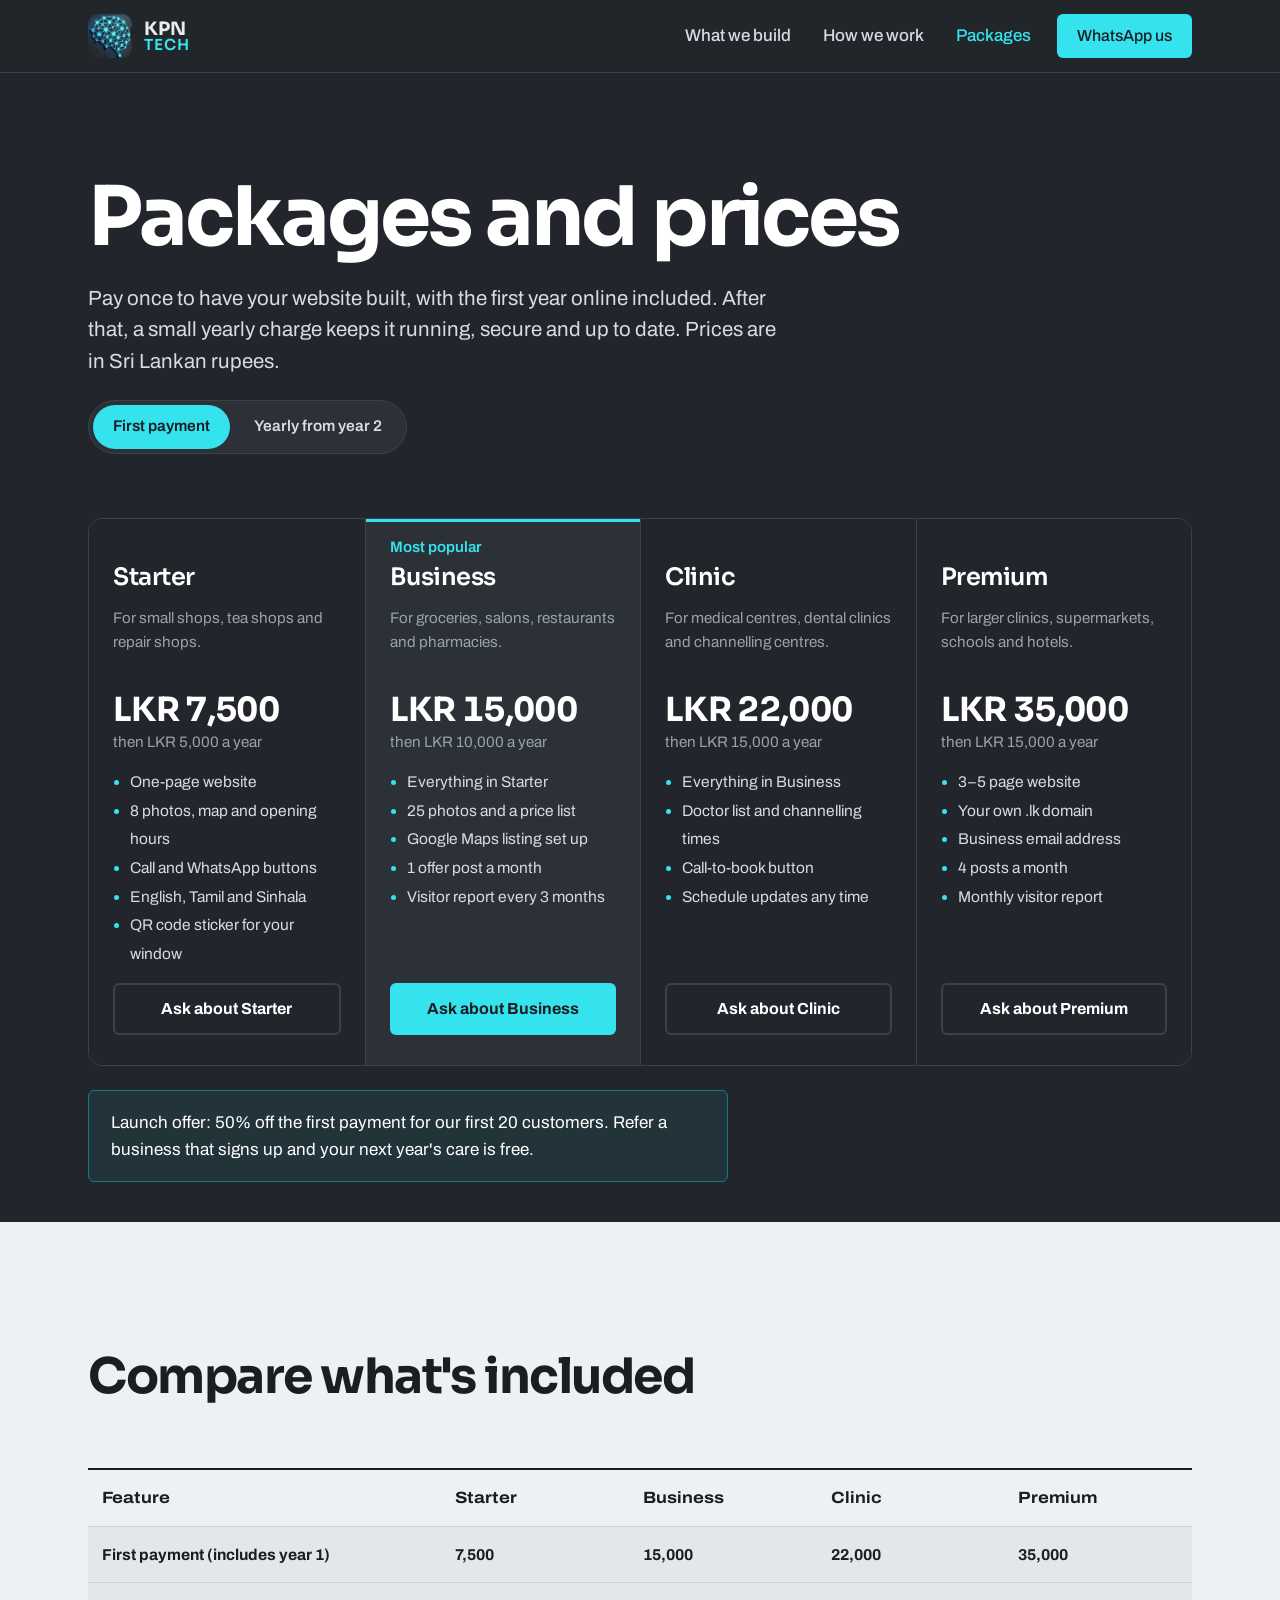
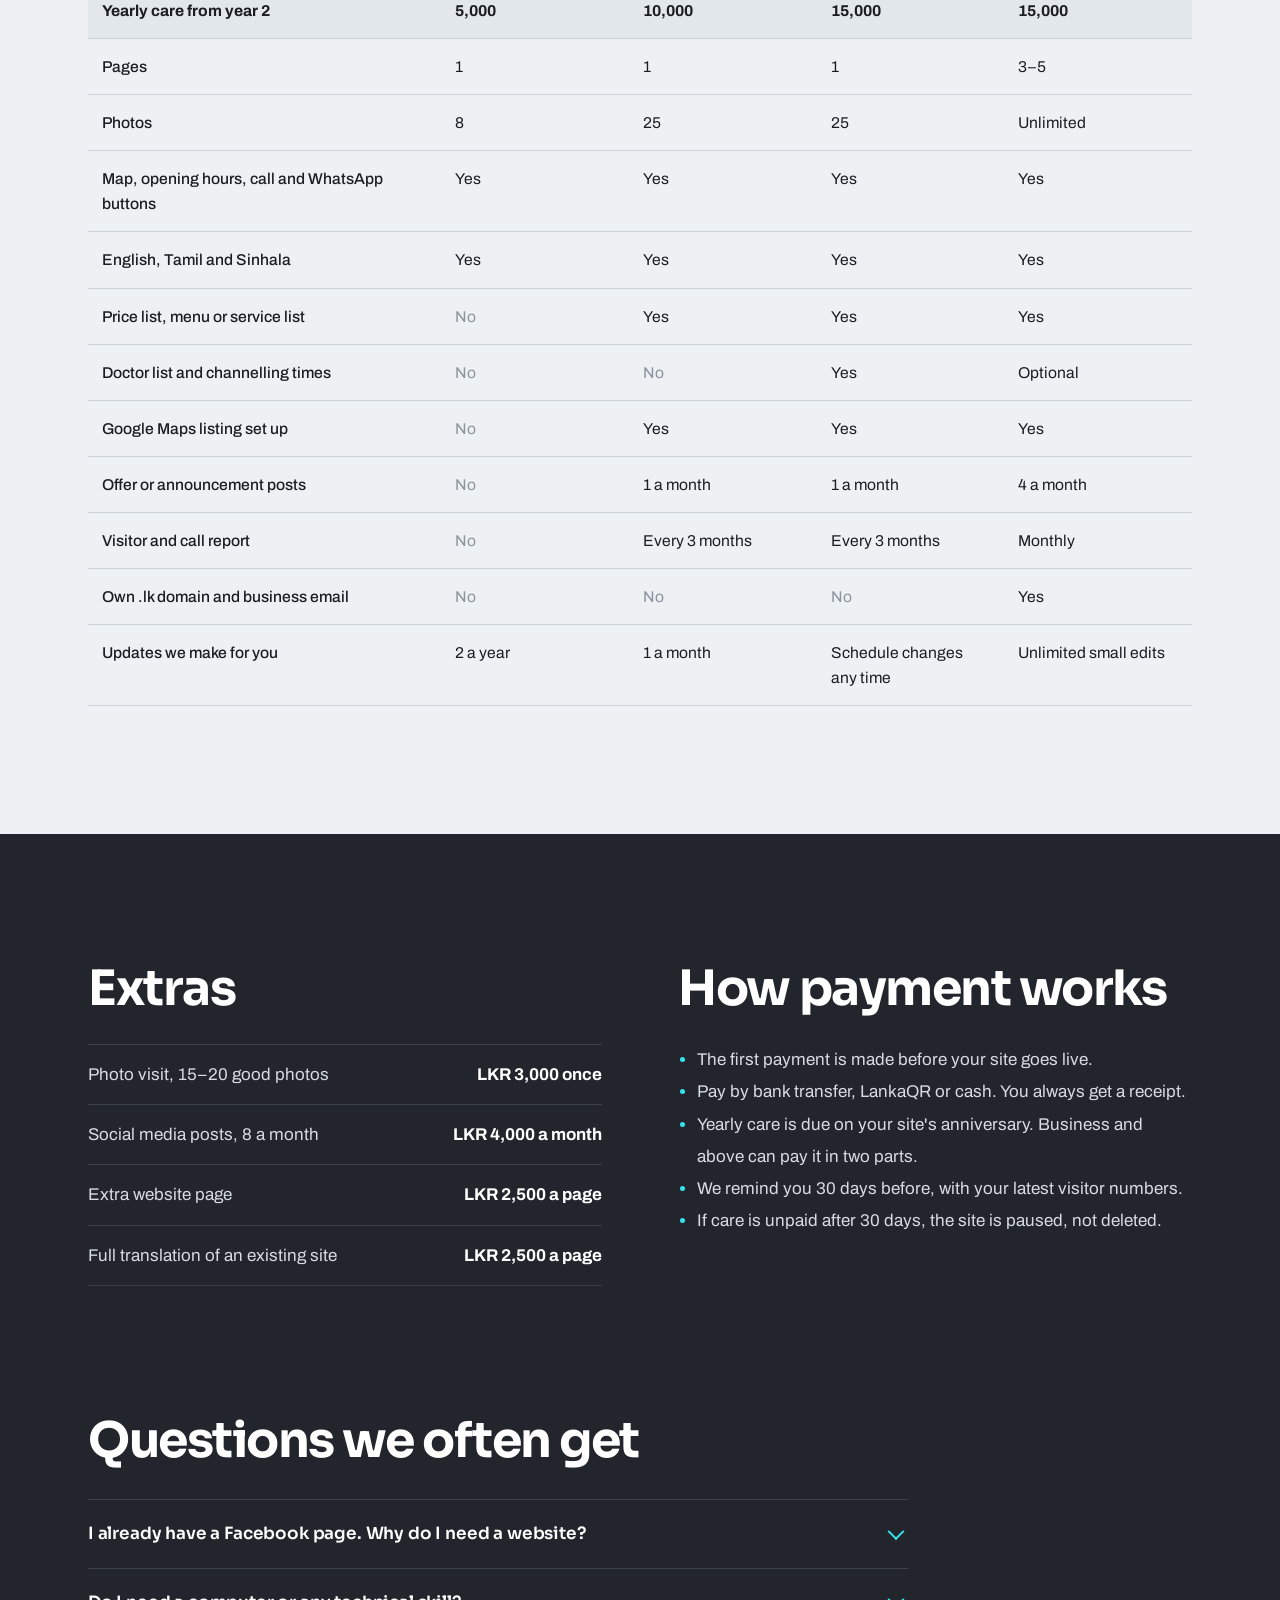
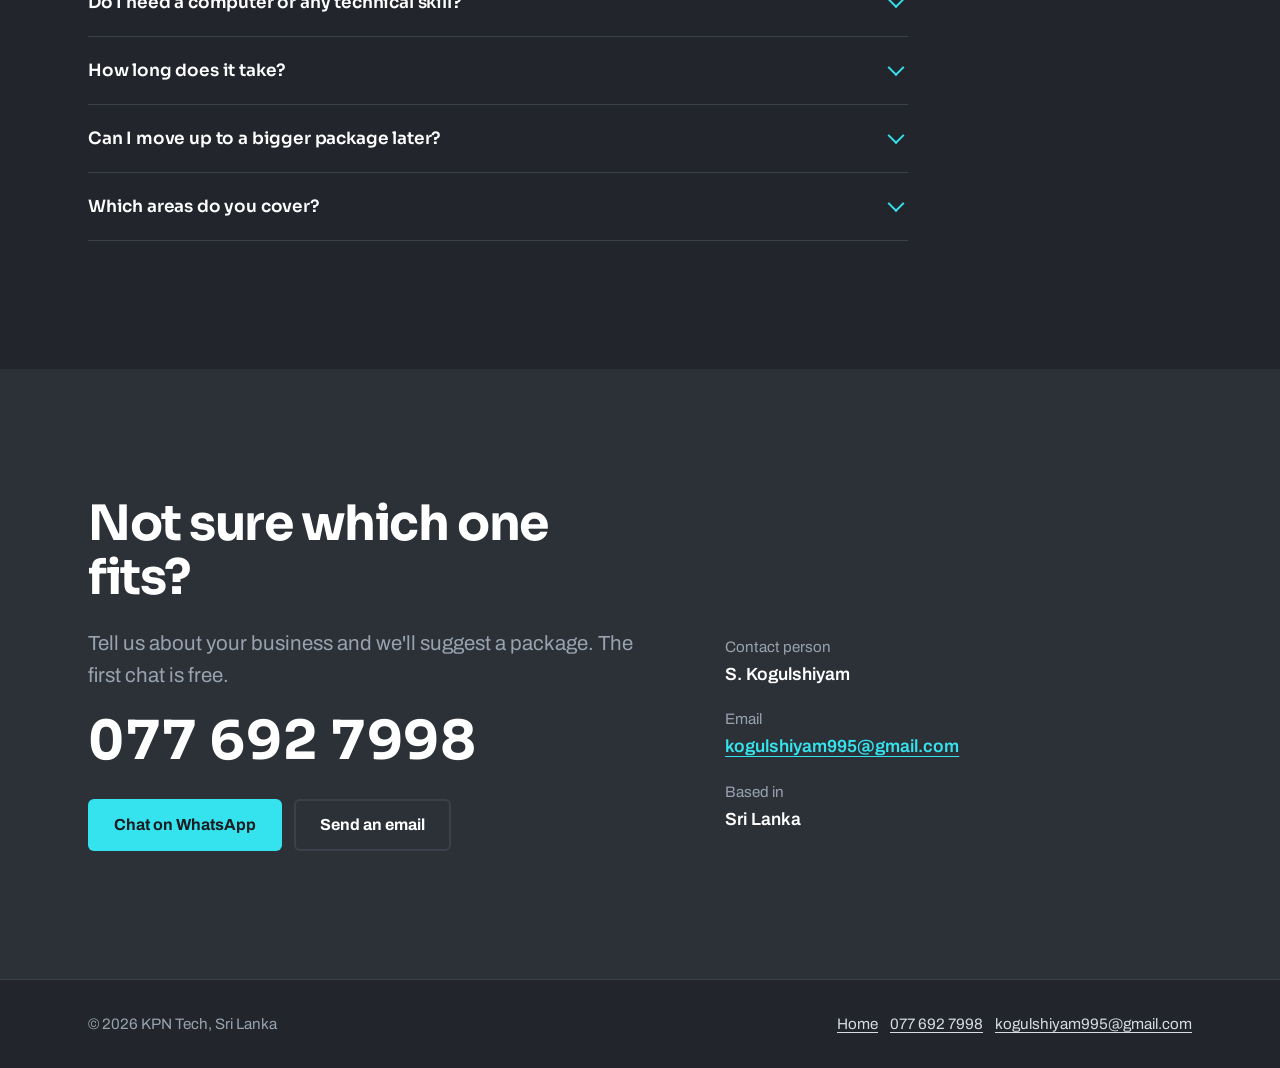
==== packages.html @ fd9ad063 "1st commit" ====
<!doctype html>
<html lang="en">
<head>
<meta charset="utf-8">
<meta name="viewport" content="width=device-width, initial-scale=1">
<title>Packages and prices – KPN Tech</title>
<meta name="description" content="Website packages from KPN Tech: Starter, Business, Clinic and Premium. One first payment, then a small yearly care charge. Prices in LKR.">
<meta name="theme-color" content="#22262C">
<link rel="icon" type="image/png" href="assets/favicon.png">
<link rel="preconnect" href="https://fonts.googleapis.com">
<link rel="preconnect" href="https://fonts.gstatic.com" crossorigin>
<link href="https://fonts.googleapis.com/css2?family=Archivo:wght@400;500;600;700&family=Sora:wght@600;700;800&family=Noto+Sans+Tamil:wght@500;600&family=Noto+Sans+Sinhala:wght@500;600&display=swap" rel="stylesheet">
<link rel="stylesheet" href="css/style.css">
</head>
<body>
<a class="skip" href="#main">Skip to content</a>

<header class="site-header">
  <div class="wrap">
    <a class="brand" href="index.html" aria-label="KPN Tech home">
      <img src="assets/kpn-mark.png" alt="" width="44" height="44">
      <span class="brand-word" aria-hidden="true"><span>KPN</span><span>TECH</span></span>
    </a>
    <nav class="nav" aria-label="Main">
      <a class="nav-hide-xs" href="index.html#build">What we build</a>
      <a class="nav-hide-sm" href="index.html#how">How we work</a>
      <a href="packages.html" aria-current="page">Packages</a>
      <a class="btn btn-signal" href="https://wa.me/94776927998">WhatsApp<span class="hide-xs">&nbsp;us</span></a>
    </nav>
  </div>
</header>

<main id="main">

  <section class="page-head" aria-labelledby="page-title">
    <div class="wrap">
      <h1 id="page-title" class="display">Packages and prices</h1>
      <p class="lead">Pay once to have your website built, with the first year online included. After that, a small yearly charge keeps it running, secure and up to date. Prices are in Sri Lankan rupees.</p>
      <div class="toggle" role="group" aria-label="Show prices for">
        <button type="button" data-view="first" aria-pressed="true">First payment</button>
        <button type="button" data-view="yearly" aria-pressed="false">Yearly from year 2</button>
      </div>
    </div>
  </section>

  <section aria-label="Packages">
    <div class="wrap">
      <div class="plans">
        <article class="plan" data-reveal style="--i: 0">
          <h2 class="h3">Starter</h2>
          <p class="plan-for">For small shops, tea shops and repair shops.</p>
          <div class="plan-price">
            <span class="plan-amt" data-first="LKR 7,500" data-yearly="LKR 5,000">LKR 7,500</span>
            <span class="plan-note" data-first="then LKR 5,000 a year" data-yearly="first payment LKR 7,500">then LKR 5,000 a year</span>
          </div>
          <ul>
            <li>One-page website</li>
            <li>8 photos, map and opening hours</li>
            <li>Call and WhatsApp buttons</li>
            <li>English, Tamil and Sinhala</li>
            <li>QR code sticker for your window</li>
          </ul>
          <a class="btn btn-ghost" href="https://wa.me/94776927998?text=Hi%20KPN%20Tech%2C%20I%27m%20interested%20in%20the%20Starter%20package.">Ask about Starter</a>
        </article>

        <article class="plan is-pick" data-reveal style="--i: 1">
          <p class="pick-tag">Most popular</p>
          <h2 class="h3">Business</h2>
          <p class="plan-for">For groceries, salons, restaurants and pharmacies.</p>
          <div class="plan-price">
            <span class="plan-amt" data-first="LKR 15,000" data-yearly="LKR 10,000">LKR 15,000</span>
            <span class="plan-note" data-first="then LKR 10,000 a year" data-yearly="first payment LKR 15,000">then LKR 10,000 a year</span>
          </div>
          <ul>
            <li>Everything in Starter</li>
            <li>25 photos and a price list</li>
            <li>Google Maps listing set up</li>
            <li>1 offer post a month</li>
            <li>Visitor report every 3 months</li>
          </ul>
          <a class="btn btn-signal" href="https://wa.me/94776927998?text=Hi%20KPN%20Tech%2C%20I%27m%20interested%20in%20the%20Business%20package.">Ask about Business</a>
        </article>

        <article class="plan" data-reveal style="--i: 2">
          <h2 class="h3">Clinic</h2>
          <p class="plan-for">For medical centres, dental clinics and channelling centres.</p>
          <div class="plan-price">
            <span class="plan-amt" data-first="LKR 22,000" data-yearly="LKR 15,000">LKR 22,000</span>
            <span class="plan-note" data-first="then LKR 15,000 a year" data-yearly="first payment LKR 22,000">then LKR 15,000 a year</span>
          </div>
          <ul>
            <li>Everything in Business</li>
            <li>Doctor list and channelling times</li>
            <li>Call-to-book button</li>
            <li>Schedule updates any time</li>
          </ul>
          <a class="btn btn-ghost" href="https://wa.me/94776927998?text=Hi%20KPN%20Tech%2C%20I%27m%20interested%20in%20the%20Clinic%20package.">Ask about Clinic</a>
        </article>

        <article class="plan" data-reveal style="--i: 3">
          <h2 class="h3">Premium</h2>
          <p class="plan-for">For larger clinics, supermarkets, schools and hotels.</p>
          <div class="plan-price">
            <span class="plan-amt" data-first="LKR 35,000" data-yearly="LKR 15,000">LKR 35,000</span>
            <span class="plan-note" data-first="then LKR 15,000 a year" data-yearly="first payment LKR 35,000">then LKR 15,000 a year</span>
          </div>
          <ul>
            <li>3–5 page website</li>
            <li>Your own .lk domain</li>
            <li>Business email address</li>
            <li>4 posts a month</li>
            <li>Monthly visitor report</li>
          </ul>
          <a class="btn btn-ghost" href="https://wa.me/94776927998?text=Hi%20KPN%20Tech%2C%20I%27m%20interested%20in%20the%20Premium%20package.">Ask about Premium</a>
        </article>
      </div>
      <p class="offer" data-reveal>Launch offer: 50% off the first payment for our first 20 customers. Refer a business that signs up and your next year's care is free.</p>
    </div>
  </section>

  <section class="section paper mt-40" aria-labelledby="compare-title">
    <div class="wrap">
      <div class="section-head" data-reveal>
        <h2 id="compare-title" class="h2">Compare what's included</h2>
      </div>
      <p class="compare-hint">Swipe the table sideways to see all packages.</p>
      <div class="compare-wrap">
        <table class="compare">
          <thead>
            <tr><th scope="col">Feature</th><th scope="col">Starter</th><th scope="col">Business</th><th scope="col">Clinic</th><th scope="col">Premium</th></tr>
          </thead>
          <tbody>
            <tr class="money"><th scope="row">First payment (includes year 1)</th><td>7,500</td><td>15,000</td><td>22,000</td><td>35,000</td></tr>
            <tr class="money"><th scope="row">Yearly care from year 2</th><td>5,000</td><td>10,000</td><td>15,000</td><td>15,000</td></tr>
            <tr><th scope="row">Pages</th><td>1</td><td>1</td><td>1</td><td>3–5</td></tr>
            <tr><th scope="row">Photos</th><td>8</td><td>25</td><td>25</td><td>Unlimited</td></tr>
            <tr><th scope="row">Map, opening hours, call and WhatsApp buttons</th><td>Yes</td><td>Yes</td><td>Yes</td><td>Yes</td></tr>
            <tr><th scope="row">English, Tamil and Sinhala</th><td>Yes</td><td>Yes</td><td>Yes</td><td>Yes</td></tr>
            <tr><th scope="row">Price list, menu or service list</th><td class="no">No</td><td>Yes</td><td>Yes</td><td>Yes</td></tr>
            <tr><th scope="row">Doctor list and channelling times</th><td class="no">No</td><td class="no">No</td><td>Yes</td><td>Optional</td></tr>
            <tr><th scope="row">Google Maps listing set up</th><td class="no">No</td><td>Yes</td><td>Yes</td><td>Yes</td></tr>
            <tr><th scope="row">Offer or announcement posts</th><td class="no">No</td><td>1 a month</td><td>1 a month</td><td>4 a month</td></tr>
            <tr><th scope="row">Visitor and call report</th><td class="no">No</td><td>Every 3 months</td><td>Every 3 months</td><td>Monthly</td></tr>
            <tr><th scope="row">Own .lk domain and business email</th><td class="no">No</td><td class="no">No</td><td class="no">No</td><td>Yes</td></tr>
            <tr><th scope="row">Updates we make for you</th><td>2 a year</td><td>1 a month</td><td>Schedule changes any time</td><td>Unlimited small edits</td></tr>
          </tbody>
        </table>
      </div>
    </div>
  </section>

  <section class="section" aria-labelledby="extras-title">
    <div class="wrap two-col" data-reveal>
      <div>
        <h2 id="extras-title" class="h2" style="margin-bottom: 28px">Extras</h2>
        <ul class="addons">
          <li><span>Photo visit, 15–20 good photos</span><span>LKR 3,000 once</span></li>
          <li><span>Social media posts, 8 a month</span><span>LKR 4,000 a month</span></li>
          <li><span>Extra website page</span><span>LKR 2,500 a page</span></li>
          <li><span>Full translation of an existing site</span><span>LKR 2,500 a page</span></li>
        </ul>
      </div>
      <div>
        <h2 class="h2" style="margin-bottom: 28px">How payment works</h2>
        <ul class="terms">
          <li>The first payment is made before your site goes live.</li>
          <li>Pay by bank transfer, LankaQR or cash. You always get a receipt.</li>
          <li>Yearly care is due on your site's anniversary. Business and above can pay it in two parts.</li>
          <li>We remind you 30 days before, with your latest visitor numbers.</li>
          <li>If care is unpaid after 30 days, the site is paused, not deleted.</li>
        </ul>
      </div>
    </div>
  </section>

  <section class="section" aria-labelledby="faq-title" style="padding-top: 0">
    <div class="wrap">
      <h2 id="faq-title" class="h2" style="margin-bottom: 32px">Questions we often get</h2>
      <div class="faq" data-reveal>
        <details>
          <summary>I already have a Facebook page. Why do I need a website?</summary>
          <p>Facebook pages often don't show up when people search on Google. A website does, and it links to your Facebook page too, so you get both.</p>
        </details>
        <details>
          <summary>Do I need a computer or any technical skill?</summary>
          <p>No. We handle everything. When something changes, send us a WhatsApp message and we update the site.</p>
        </details>
        <details>
          <summary>How long does it take?</summary>
          <p>Most one-page sites are ready within a week of our visit. A full Premium website takes about two to three weeks.</p>
        </details>
        <details>
          <summary>Can I move up to a bigger package later?</summary>
          <p>Yes. You pay only the difference in the first payment, and your yearly care changes to the new package from then on.</p>
        </details>
        <details>
          <summary>Which areas do you cover?</summary>
          <p>We work across Sri Lanka. For shops near us we visit in person; for others we work over WhatsApp and phone.</p>
        </details>
      </div>
    </div>
  </section>

  <section class="section" id="contact" aria-labelledby="contact-title" style="background: var(--panel)">
    <div class="wrap contact" data-reveal>
      <div>
        <h2 id="contact-title" class="h2">Not sure which one fits?</h2>
        <p class="lead muted mt-24">Tell us about your business and we'll suggest a package. The first chat is free.</p>
        <a class="contact-phone" href="tel:+94776927998">077 692 7998</a>
        <div class="contact-actions">
          <a class="btn btn-signal" href="https://wa.me/94776927998">Chat on WhatsApp</a>
          <a class="btn btn-ghost" href="mailto:kogulshiyam995@gmail.com">Send an email</a>
        </div>
      </div>
      <dl class="contact-lines">
        <div><dt>Contact person</dt><dd>S. Kogulshiyam</dd></div>
        <div><dt>Email</dt><dd><a href="mailto:kogulshiyam995@gmail.com">kogulshiyam995@gmail.com</a></dd></div>
        <div><dt>Based in</dt><dd>Sri Lanka</dd></div>
      </dl>
    </div>
  </section>

</main>

<footer class="site-footer">
  <div class="wrap">
    <span>© 2026 KPN Tech, Sri Lanka</span>
    <span><a href="index.html">Home</a> &nbsp;&nbsp; <a href="tel:+94776927998">077 692 7998</a> &nbsp;&nbsp; <a href="mailto:kogulshiyam995@gmail.com">kogulshiyam995@gmail.com</a></span>
  </div>
</footer>

<nav class="callbar" aria-label="Quick contact">
  <a class="btn btn-ghost" href="tel:+94776927998">
    <svg aria-hidden="true" width="18" height="18" viewBox="0 0 24 24" fill="none" stroke="currentColor" stroke-width="2" stroke-linecap="round" stroke-linejoin="round"><path d="M22 16.9v3a2 2 0 0 1-2.2 2 19.8 19.8 0 0 1-8.6-3.1 19.5 19.5 0 0 1-6-6A19.8 19.8 0 0 1 2.1 4.2 2 2 0 0 1 4.1 2h3a2 2 0 0 1 2 1.7c.1.9.4 1.8.7 2.7a2 2 0 0 1-.5 2.1L8 9.8a16 16 0 0 0 6 6l1.3-1.3a2 2 0 0 1 2.1-.4c.9.3 1.8.6 2.7.7a2 2 0 0 1 1.7 2z"/></svg>
    Call</a>
  <a class="btn btn-signal" href="https://wa.me/94776927998">
    <svg aria-hidden="true" width="18" height="18" viewBox="0 0 24 24" fill="none" stroke="currentColor" stroke-width="2" stroke-linecap="round" stroke-linejoin="round"><path d="M21 11.5a8.4 8.4 0 0 1-12.6 7.3L3 21l2.2-5.3A8.5 8.5 0 1 1 21 11.5z"/></svg>
    WhatsApp</a>
</nav>

<script src="js/motion.js"></script>
<script>
(function () {
  var buttons = document.querySelectorAll('.toggle button');
  var reduce = window.matchMedia('(prefers-reduced-motion: reduce)').matches;
  function show(view) {
    buttons.forEach(function (b) { b.setAttribute('aria-pressed', String(b.dataset.view === view)); });
    document.querySelectorAll('.plan-amt').forEach(function (el) {
      if (reduce) { el.textContent = el.dataset[view]; return; }
      el.classList.add('is-swapping');
      setTimeout(function () { el.textContent = el.dataset[view]; el.classList.remove('is-swapping'); }, 180);
    });
    document.querySelectorAll('.plan-note').forEach(function (el) { el.textContent = el.dataset[view]; });
  }
  buttons.forEach(function (b) { b.addEventListener('click', function () { show(b.dataset.view); }); });
})();
</script>
</body>
</html>
---- css/style.css ----
/* KPN Tech — site styles */
:root {
  --wall: #22262C;
  --panel: #2C3138;
  --line: #3A414A;
  --signal: #35E3EE;
  --signal-deep: #0E7C85;
  --steel: #D6DCE2;
  --mist: #98A2AF;
  --paper: #EEF1F4;
  --ink: #1A1E23;
  --ink-soft: #4A535E;

  --font: "Archivo", "Noto Sans Tamil", "Noto Sans Sinhala", system-ui, sans-serif;
  --wide: 125;
  --measure: 64ch;
  --radius-s: 6px;
  --radius-m: 14px;
  --gutter: clamp(20px, 4vw, 48px);
  --max: 1200px;
}

*,
*::before,
*::after { box-sizing: border-box; }

html { -webkit-text-size-adjust: 100%; scroll-behavior: smooth; }
@media (prefers-reduced-motion: reduce) { html { scroll-behavior: auto; } }

body {
  margin: 0;
  background: var(--wall);
  color: var(--steel);
  font-family: var(--font);
  font-size: 1.0625rem;
  line-height: 1.6;
  font-variation-settings: "wdth" 100;
}

img { max-width: 100%; display: block; }

a { color: var(--signal); text-underline-offset: 0.2em; }
a:hover { color: #8FF2F8; }

:focus-visible {
  outline: 3px solid var(--signal);
  outline-offset: 3px;
  border-radius: 4px;
}

.skip {
  position: absolute; left: -999px; top: 8px;
  background: var(--signal); color: var(--ink);
  padding: 10px 16px; border-radius: var(--radius-s); z-index: 10;
}
.skip:focus { left: 8px; }

.wrap {
  width: 100%;
  max-width: var(--max);
  margin-inline: auto;
  padding-inline: var(--gutter);
}

/* ---------- Type scale (1.25 ratio) ---------- */
h1, h2, h3 { margin: 0; color: #FFFFFF; font-weight: 800; line-height: 1.05; }

.display {
  font-size: clamp(2.6rem, 6.4vw, 5.2rem);
  font-variation-settings: "wdth" var(--wide);
  letter-spacing: -0.015em;
  line-height: 0.98;
}
.h2 {
  font-size: clamp(2rem, 4vw, 3.05rem);
  font-variation-settings: "wdth" var(--wide);
  letter-spacing: -0.01em;
}
.h3 {
  font-size: 1.5rem;
  font-variation-settings: "wdth" 112;
  line-height: 1.15;
}
.lead {
  font-size: clamp(1.15rem, 1.6vw, 1.3rem);
  line-height: 1.55;
  color: var(--steel);
  max-width: 34em;
}
.muted { color: var(--mist); }
p { margin: 0; max-width: var(--measure); }

.ta { font-family: "Noto Sans Tamil", var(--font); }
.si { font-family: "Noto Sans Sinhala", var(--font); }

/* ---------- Buttons ---------- */
.btn {
  display: inline-flex; align-items: center; justify-content: center; gap: 10px;
  min-height: 52px; padding: 0 24px;
  font: inherit; font-weight: 700; font-size: 1rem;
  font-variation-settings: "wdth" 110;
  border-radius: var(--radius-s);
  text-decoration: none; cursor: pointer; border: 2px solid transparent; white-space: nowrap;
  transition: background-color .15s ease, color .15s ease, border-color .15s ease, transform .12s ease;
}
.btn-signal { background: var(--signal); color: var(--ink); }
.btn-signal:hover { background: #7DEFF6; color: var(--ink); }
.btn-ghost { border-color: var(--line); color: #FFFFFF; }
.btn-ghost:hover { border-color: var(--steel); color: #FFFFFF; }
.btn svg { flex: none; }

/* ---------- Header ---------- */
.site-header {
  position: sticky; top: 0; z-index: 5;
  background: rgba(34, 38, 44, 0.92);
  backdrop-filter: blur(10px);
  border-bottom: 1px solid var(--line);
}
.site-header .wrap {
  display: flex; align-items: center; justify-content: space-between;
  gap: 16px; min-height: 72px; flex-wrap: wrap;
}
.brand { display: flex; align-items: center; gap: 12px; text-decoration: none; }
.brand img { width: 44px; height: 44px; border-radius: 10px; object-fit: cover; }
.brand-word {
  display: flex; flex-direction: column; line-height: 0.95;
  font-weight: 800; font-variation-settings: "wdth" 125; font-size: 1.15rem;
}
.brand-word span:first-child { color: #E8ECF0; }
.brand-word span:last-child { color: var(--signal); font-weight: 600; font-size: 0.95rem; letter-spacing: 0.06em; }

.nav { display: flex; align-items: center; gap: 4px; flex-wrap: wrap; }
.nav a {
  color: var(--steel); text-decoration: none; font-weight: 500;
  padding: 10px 14px; border-radius: var(--radius-s);
}
.nav a:hover { color: #FFFFFF; background: var(--panel); }
.nav a[aria-current="page"] { color: var(--signal); }
.nav .btn { margin-left: 8px; min-height: 44px; padding: 0 18px; color: var(--ink); }
.nav .btn:hover { background: #7DEFF6; color: var(--ink); }

@media (max-width: 720px) {
  .site-header .wrap { flex-wrap: nowrap; min-height: 64px; }
  .nav { flex-wrap: nowrap; gap: 0; }
  .nav a { padding: 10px 8px; font-size: 0.95rem; }
  .nav .nav-hide-sm { display: none; }
  .nav .btn { margin-left: 4px; padding: 0 14px; }
}
@media (max-width: 420px) {
  .nav .nav-hide-xs { display: none; }
}

/* ---------- Hero ---------- */
.hero {
  position: relative;
  padding-block: clamp(56px, 9vw, 120px) clamp(48px, 7vw, 96px);
  overflow: hidden;
}
.hero-grid {
  display: grid;
  grid-template-columns: minmax(0, 1.05fr) minmax(0, 1fr);
  gap: clamp(24px, 4vw, 56px);
  align-items: center;
}
.hero-copy { display: flex; flex-direction: column; gap: 28px; position: relative; z-index: 1; }
.hero-actions { display: flex; flex-wrap: wrap; gap: 12px; }
.hero-langs { color: var(--mist); font-size: 0.95rem; }

.network {
  position: relative;
  aspect-ratio: 1 / 0.92;
  width: 100%;
}
.network canvas { position: absolute; inset: 0; width: 100%; height: 100%; touch-action: pan-y; }

@media (max-width: 880px) {
  .hero-grid { grid-template-columns: 1fr; }
  .network { aspect-ratio: 1 / 0.8; order: -1; margin-bottom: -8px; }
}

/* ---------- Sections ---------- */
.section { padding-block: clamp(72px, 10vw, 128px); }
.section-head { display: flex; flex-direction: column; gap: 18px; margin-bottom: clamp(40px, 6vw, 64px); }

/* What we build: a spec list, not cards */
.build-list { list-style: none; margin: 0; padding: 0; border-top: 1px solid var(--line); }
.build-item {
  display: grid;
  grid-template-columns: minmax(0, 5fr) minmax(0, 6fr) minmax(0, 4fr);
  gap: 24px 40px;
  padding-block: 32px;
  border-bottom: 1px solid var(--line);
  align-items: start;
}
.build-item h3 { font-size: clamp(1.4rem, 2.4vw, 1.9rem); font-variation-settings: "wdth" 120; }
.build-item .who { color: var(--mist); font-size: 0.95rem; }
.build-item ul { margin: 0; padding-left: 1.1em; color: var(--mist); font-size: 0.97rem; line-height: 1.8; }
.build-item ul li::marker { color: var(--signal); }
@media (max-width: 880px) {
  .build-item { grid-template-columns: 1fr; gap: 12px; }
}

/* How we work: a connected line of steps */
.steps {
  list-style: none; margin: 0; padding: 0;
  display: grid; grid-template-columns: repeat(4, minmax(0, 1fr));
  gap: 32px; position: relative;
}
.steps::before {
  content: ""; position: absolute; left: 22px; right: 22px; top: 22px;
  height: 2px; background: var(--line);
}
.step { position: relative; display: flex; flex-direction: column; gap: 12px; }
.step-node {
  width: 46px; height: 46px; border-radius: 50%;
  display: grid; place-items: center;
  background: var(--wall); border: 2px solid var(--signal); color: var(--signal);
  font-weight: 800; font-variation-settings: "wdth" 125; font-size: 1.05rem;
  box-shadow: 0 0 0 6px var(--wall), 0 0 22px rgba(53, 227, 238, 0.35);
  position: relative; z-index: 1;
}
.step h3 { font-size: 1.3rem; font-variation-settings: "wdth" 112; margin-top: 8px; }
.step p { color: var(--mist); }
@media (max-width: 880px) {
  .steps { grid-template-columns: 1fr; gap: 28px; padding-left: 0; }
  .steps::before { left: 22px; right: auto; top: 22px; bottom: 22px; width: 2px; height: auto; }
  .step { display: grid; grid-template-columns: 46px 1fr; column-gap: 20px; }
  .step-node { grid-row: span 2; }
  .step h3 { margin-top: 10px; }
}

/* Team */
.team {
  display: grid; grid-template-columns: minmax(0, 1fr) minmax(0, 1.15fr);
  gap: clamp(32px, 6vw, 80px); align-items: center;
}
.team-sign { border-radius: var(--radius-m); overflow: hidden; border: 1px solid var(--line); }
.team-sign img { width: 100%; height: auto; }
.team-copy { display: flex; flex-direction: column; gap: 22px; }
.person {
  display: flex; gap: 18px; align-items: center;
  padding-top: 22px; border-top: 1px solid var(--line);
}
.person-mark {
  width: 64px; height: 64px; border-radius: 50%; flex: none;
  display: grid; place-items: center;
  background: var(--panel); border: 2px solid var(--signal); color: #FFFFFF;
  font-weight: 800; font-variation-settings: "wdth" 125; font-size: 1.15rem;
}
.person-name { color: #FFFFFF; font-weight: 700; font-size: 1.15rem; font-variation-settings: "wdth" 110; }
.person-role { color: var(--mist); font-size: 0.97rem; }
.promises { list-style: none; margin: 0; padding: 0; display: grid; gap: 14px; }
.promises li { display: grid; grid-template-columns: 26px 1fr; gap: 12px; }
.promises svg { margin-top: 3px; }
.promises strong { color: #FFFFFF; font-weight: 700; }
@media (max-width: 880px) { .team { grid-template-columns: 1fr; } }

/* Price strip (on paper) */
.paper { background: var(--paper); color: var(--ink); }
.paper h2, .paper h3 { color: var(--ink); }
.paper .muted { color: var(--ink-soft); }
.paper a:not(.btn) { color: var(--signal-deep); }
.paper .btn-ghost { border-color: #B9C1CB; color: var(--ink); }
.paper .btn-ghost:hover { border-color: var(--ink); color: var(--ink); }

.price-strip {
  display: grid; grid-template-columns: repeat(4, minmax(0, 1fr));
  border-top: 2px solid var(--ink);
}
.price-strip > div { padding: 24px 24px 28px 0; display: flex; flex-direction: column; gap: 6px; }
.price-strip > div + div { padding-left: 24px; border-left: 1px solid #CBD2DA; }
.price-name { font-weight: 700; font-variation-settings: "wdth" 112; font-size: 1.15rem; }
.price-amt { font-weight: 800; font-variation-settings: "wdth" 125; font-size: clamp(1.6rem, 2.6vw, 2.1rem); line-height: 1.1; }
.price-then { color: var(--ink-soft); font-size: 0.95rem; }
@media (max-width: 880px) {
  .price-strip { grid-template-columns: repeat(2, minmax(0, 1fr)); }
  .price-strip > div:nth-child(3) { padding-left: 0; border-left: 0; }
  .price-strip > div:nth-child(n+3) { border-top: 1px solid #CBD2DA; }
}
@media (max-width: 480px) {
  .price-strip { grid-template-columns: 1fr; }
  .price-strip > div, .price-strip > div + div { padding-left: 0; border-left: 0; }
  .price-strip > div + div { border-top: 1px solid #CBD2DA; }
}

/* Contact block */
.contact {
  display: grid; grid-template-columns: minmax(0, 1.2fr) minmax(0, 1fr);
  gap: clamp(32px, 6vw, 80px); align-items: end;
}
.contact-phone {
  display: block; text-decoration: none; color: #FFFFFF;
  font-weight: 800; font-variation-settings: "wdth" 125;
  font-size: clamp(2.4rem, 6vw, 4.6rem); line-height: 1; letter-spacing: -0.01em;
  margin-top: 20px;
}
.contact-phone:hover { color: var(--signal); }
.contact-lines { display: grid; gap: 18px; }
.contact-lines dt { color: var(--mist); font-size: 0.95rem; }
.contact-lines dd { margin: 2px 0 0; color: #FFFFFF; font-weight: 600; font-size: 1.1rem; word-break: break-word; }
.contact-actions { display: flex; flex-wrap: wrap; gap: 12px; margin-top: 28px; }
@media (max-width: 880px) { .contact { grid-template-columns: 1fr; align-items: start; } }

/* ---------- Footer ---------- */
.site-footer { border-top: 1px solid var(--line); padding-block: 32px; color: var(--mist); font-size: 0.95rem; }
.site-footer .wrap { display: flex; flex-wrap: wrap; justify-content: space-between; gap: 12px 24px; }
.site-footer a { color: var(--steel); }

/* ---------- Packages page ---------- */
.page-head { padding-block: clamp(56px, 8vw, 104px) clamp(40px, 6vw, 64px); }
.page-head .wrap { display: flex; flex-direction: column; gap: 22px; }

.toggle {
  display: inline-flex; padding: 4px; gap: 4px;
  background: var(--panel); border: 1px solid var(--line); border-radius: 999px;
  align-self: flex-start;
}
.toggle button {
  font: inherit; font-weight: 600; font-size: 0.97rem;
  min-height: 44px; padding: 0 20px; border-radius: 999px;
  border: 0; background: transparent; color: var(--steel); cursor: pointer;
}
.toggle button[aria-pressed="true"] { background: var(--signal); color: var(--ink); }

.plans {
  display: grid; grid-template-columns: repeat(4, minmax(0, 1fr));
  border: 1px solid var(--line); border-radius: var(--radius-m); overflow: hidden;
}
.plan { position: relative; padding: 44px 24px 30px; display: flex; flex-direction: column; gap: 14px; background: var(--wall); }
.plan + .plan { border-left: 1px solid var(--line); }
.plan.is-pick { background: var(--panel); box-shadow: inset 0 3px 0 var(--signal); }
.plan-for { color: var(--mist); font-size: 0.95rem; min-height: 4.8em; }
.plan-price { display: flex; flex-direction: column; gap: 2px; }
.plan-amt {
  color: #FFFFFF; font-weight: 800; font-variation-settings: "wdth" 125;
  font-size: clamp(1.8rem, 2.6vw, 2.3rem); line-height: 1.05;
  transition: opacity .2s ease;
}
.plan-amt.is-swapping { opacity: 0; }
.plan-note { color: var(--mist); font-size: 0.95rem; }
.plan ul { margin: 0; padding-left: 1.1em; color: var(--steel); font-size: 0.97rem; line-height: 1.85; }
.plan ul li::marker { color: var(--signal); }
.plan .btn { margin-top: auto; width: 100%; }
.pick-tag { position: absolute; top: 16px; left: 24px; margin: 0; color: var(--signal); font-weight: 600; font-size: 0.95rem; }
@media (max-width: 560px) { .plan-for { min-height: 0; } }
@media (max-width: 1000px) {
  .plans { grid-template-columns: repeat(2, minmax(0, 1fr)); }
  .plan:nth-child(3) { border-left: 0; }
  .plan:nth-child(n+3) { border-top: 1px solid var(--line); }
}
@media (max-width: 560px) {
  .plans { grid-template-columns: 1fr; }
  .plan + .plan { border-left: 0; border-top: 1px solid var(--line); }
}
@media (prefers-reduced-motion: reduce) { .plan-amt { transition: none; } }

.offer {
  margin-top: 24px; padding: 18px 22px; border-radius: var(--radius-s);
  border: 1px solid var(--signal-deep); background: rgba(53, 227, 238, 0.07);
  color: #FFFFFF;
}

.compare-wrap { overflow-x: auto; border-top: 2px solid var(--ink); }
.compare { width: 100%; min-width: 760px; border-collapse: collapse; font-size: 0.98rem; table-layout: fixed; }
.compare th, .compare td { padding: 15px 14px; text-align: left; border-bottom: 1px solid #CBD2DA; vertical-align: top; }
.compare thead th { font-weight: 700; font-variation-settings: "wdth" 112; font-size: 1.02rem; }
.compare tbody th { font-weight: 500; }
.compare thead th:first-child { width: 32%; }
.compare .no { color: #8A939E; }
.compare tr.money th, .compare tr.money td { font-weight: 700; background: #E2E7EC; }

.two-col { display: grid; grid-template-columns: repeat(2, minmax(0, 1fr)); gap: clamp(32px, 6vw, 80px); }
@media (max-width: 880px) { .two-col { grid-template-columns: 1fr; } }

.addons { list-style: none; margin: 0; padding: 0; border-top: 1px solid var(--line); }
.addons li { display: flex; justify-content: space-between; gap: 16px; padding: 16px 0; border-bottom: 1px solid var(--line); }
.addons li span:last-child { color: #FFFFFF; font-weight: 700; white-space: nowrap; }
.terms { margin: 0; padding-left: 1.1em; color: var(--steel); line-height: 1.9; }
.terms li::marker { color: var(--signal); }

.faq { border-top: 1px solid var(--line); max-width: 820px; }
.faq details { border-bottom: 1px solid var(--line); }
.faq summary {
  list-style: none; cursor: pointer; padding: 20px 40px 20px 0; position: relative;
  color: #FFFFFF; font-weight: 700; font-size: 1.12rem; font-variation-settings: "wdth" 108;
}
.faq summary::-webkit-details-marker { display: none; }
.faq summary::after {
  content: ""; position: absolute; right: 6px; top: 50%; width: 12px; height: 12px;
  border-right: 2px solid var(--signal); border-bottom: 2px solid var(--signal);
  transform: translateY(-70%) rotate(45deg); transition: transform .2s ease;
}
.faq details[open] summary::after { transform: translateY(-30%) rotate(-135deg); }
.faq details p { padding: 0 0 22px; color: var(--mist); }
@media (prefers-reduced-motion: reduce) { .faq summary::after { transition: none; } }

.mt-24 { margin-top: 24px; }
.mt-40 { margin-top: 40px; }


/* ================= Motion ================= */
.btn:active { transform: scale(0.97); }

/* Headline words rise into place */
.js [data-split] .word { display: inline-block; overflow: hidden; vertical-align: bottom; padding-bottom: 0.08em; margin-bottom: -0.08em; }
.js [data-split] .word > span { display: inline-block; transform: translateY(105%); animation: kpn-rise .75s cubic-bezier(.2,.7,.2,1) forwards; }
@keyframes kpn-rise { to { transform: none; } }

/* The rest of the hero follows the headline */
.js .hero-copy > :not(h1),
.js .page-head .wrap > :not(h1) { opacity: 0; transform: translateY(12px); transition: opacity .6s ease, transform .6s cubic-bezier(.2,.7,.2,1); }
.js.is-loaded .hero-copy > :not(h1),
.js.is-loaded .page-head .wrap > :not(h1) { opacity: 1; transform: none; }
.js.is-loaded .hero-copy > :nth-child(2), .js.is-loaded .page-head .wrap > :nth-child(2) { transition-delay: .65s; }
.js.is-loaded .hero-copy > :nth-child(3), .js.is-loaded .page-head .wrap > :nth-child(3) { transition-delay: .8s; }
.js.is-loaded .hero-copy > :nth-child(4) { transition-delay: .95s; }
.js .page-head h1 { animation: kpn-fade .7s ease both; }
@keyframes kpn-fade { from { opacity: 0; transform: translateY(14px); } to { opacity: 1; transform: none; } }

/* Blocks reveal on scroll */
.js [data-reveal] { opacity: 0; transform: translateY(20px); transition: opacity .7s ease, transform .7s cubic-bezier(.2,.7,.2,1); transition-delay: calc(var(--i, 0) * 90ms); }
.js [data-reveal].in { opacity: 1; transform: none; }

/* How we work: the line draws, then each step lights up */
.js .steps[data-reveal] { opacity: 1; transform: none; }
.js .steps::before { transform: scaleX(0); transform-origin: left center; transition: transform 1.3s cubic-bezier(.4,0,.2,1); background: linear-gradient(90deg, var(--signal), var(--line)); }
.js .steps.in::before { transform: scaleX(1); }
.js .steps .step-node { border-color: var(--line); color: var(--mist); box-shadow: 0 0 0 6px var(--panel); transition: border-color .4s ease, color .4s ease, box-shadow .6s ease; transition-delay: calc(var(--i, 0) * 300ms + 150ms); }
.js .steps.in .step-node { border-color: var(--signal); color: var(--signal); box-shadow: 0 0 0 6px var(--panel), 0 0 22px rgba(53, 227, 238, 0.4); }
.js .steps .step h3, .js .steps .step p { opacity: 0; transform: translateY(10px); transition: opacity .6s ease, transform .6s ease; transition-delay: calc(var(--i, 0) * 300ms + 250ms); }
.js .steps.in .step h3, .js .steps.in .step p { opacity: 1; transform: none; }
.step-node { box-shadow: 0 0 0 6px var(--panel), 0 0 22px rgba(53, 227, 238, 0.35); }

/* Team sign: the logo powers on */
.js .team-sign[data-reveal] img { filter: brightness(0.35) saturate(0.4); transition: filter 1.4s ease .2s; }
.js .team-sign[data-reveal].in img { filter: none; }

/* Mobile call bar */
.callbar { display: none; }
@media (max-width: 720px) {
  .callbar {
    display: flex; gap: 10px;
    position: fixed; left: 0; right: 0; bottom: 0; z-index: 6;
    padding: 10px 14px calc(10px + env(safe-area-inset-bottom));
    background: rgba(34, 38, 44, 0.96); backdrop-filter: blur(10px);
    border-top: 1px solid var(--line);
    transform: translateY(110%); transition: transform .3s cubic-bezier(.2,.7,.2,1);
  }
  .callbar.is-shown { transform: none; }
  .callbar .btn { flex: 1 1 0; min-height: 50px; padding: 0 12px; }
}

.reduce .callbar, .reduce .btn { transition: none; }
@media (prefers-reduced-motion: reduce) {
  .js [data-split] .word > span { animation: none; transform: none; }
  .js [data-reveal], .js .hero-copy > *, .js .page-head .wrap > *, .js .page-head h1 { opacity: 1; transform: none; transition: none; animation: none; }
  .js .steps::before { transform: none; transition: none; }
  .js .steps .step-node, .js .steps .step h3, .js .steps .step p { transition: none; }
  .js .team-sign[data-reveal] img { filter: none; transition: none; }
}

/* ================= Phone layout ================= */
.compare-hint { display: none; }

@media (max-width: 720px) {
  .section { padding-block: 64px; }
  .hero { padding-block: 32px 44px; }
  .hero-copy { gap: 22px; }
  .network { order: 0; aspect-ratio: 1 / 0.76; margin-top: 4px; }
  .display { font-size: clamp(2.3rem, 10.6vw, 3.1rem); }
  .lead { font-size: 1.1rem; }
  .section-head { margin-bottom: 36px; }
  .hero-actions .btn, .contact-actions .btn { flex: 1 1 100%; }
  .build-item { padding-block: 26px; }
  .team { gap: 32px; }
  .team-sign { max-width: 460px; }
  .contact-phone { font-size: clamp(2.2rem, 11vw, 3rem); }
  .site-footer { padding-bottom: calc(96px + env(safe-area-inset-bottom)); }
  .site-footer .wrap { flex-direction: column; }
  .site-footer a { display: inline-block; padding: 8px 0; }

  .page-head { padding-block: 40px 32px; }
  .toggle { align-self: stretch; }
  .toggle button { flex: 1 1 0; padding: 0 10px; }
  .plan { padding: 44px 20px 26px; }
  .compare-hint { display: block; color: var(--ink-soft); font-size: 0.95rem; margin-bottom: 12px; }
  .compare { min-width: 620px; }
  .compare th:first-child { position: sticky; left: 0; z-index: 1; background: var(--paper); box-shadow: 1px 0 0 #CBD2DA; width: 150px; }
  .compare tr.money th:first-child { background: #E2E7EC; }
  .compare thead th:first-child { width: 150px; }
}

@media (max-width: 480px) {
  .price-strip > div,
  .price-strip > div + div {
    display: grid; grid-template-columns: minmax(0, 1fr) auto; align-items: center; column-gap: 12px;
    padding: 18px 0;
  }
  .price-name { grid-column: 1; grid-row: 1; }
  .price-then { grid-column: 1; grid-row: 2; }
  .price-amt { grid-column: 2; grid-row: 1 / span 2; font-size: 1.55rem; text-align: right; }
}

@media (max-width: 420px) {
  .hide-xs { display: none; }
}

@media (max-width: 880px) {
  .js .steps::before { transform: scaleY(0); transform-origin: center top; background: linear-gradient(180deg, var(--signal), var(--line)); }
  .js .steps.in::before { transform: scaleY(1); }
}
@media (max-width: 720px) {
  .compare { font-size: 0.95rem; }
  .compare th, .compare td { padding: 12px 10px; }
}
.nav .btn { gap: 0; }

/* ================= Heading font: Sora ================= */
:root { --display: "Sora", "Noto Sans Tamil", "Noto Sans Sinhala", system-ui, sans-serif; }
body, .btn, .toggle button { font-variation-settings: normal; }
h1, h2, h3, .display, .h2, .h3,
.build-item h3, .step h3, .plan h2,
.price-amt, .price-name, .plan-amt,
.contact-phone, .brand-word, .step-node, .person-mark, .person-name, .faq summary {
  font-family: var(--display);
  font-variation-settings: normal;
}
.display { font-weight: 700; letter-spacing: -0.035em; line-height: 1.04; }
.h2 { font-weight: 700; letter-spacing: -0.03em; line-height: 1.1; }
.h3, .build-item h3, .step h3, .plan h2 { font-weight: 600; letter-spacing: -0.02em; line-height: 1.2; }
.build-item h3 { font-size: clamp(1.3rem, 2vw, 1.6rem); }
.price-amt, .plan-amt { font-weight: 700; letter-spacing: -0.02em; font-variant-numeric: tabular-nums; }
.price-name { font-weight: 600; }
.brand-word { font-weight: 700; letter-spacing: 0.01em; }
.faq summary { font-weight: 600; font-size: 1.06rem; letter-spacing: -0.01em; }
.person-name { font-weight: 600; }

/* Phone number: one line, even digits */
.contact-phone {
  font-weight: 700;
  font-size: clamp(2rem, 4.2vw, 3.4rem);
  letter-spacing: 0.01em;
  line-height: 1.1;
  white-space: nowrap;
  font-variant-numeric: tabular-nums lining-nums;
}
@media (max-width: 720px) {
  .contact-phone { font-size: clamp(1.8rem, 9vw, 2.5rem); }
  .display { font-size: clamp(2.2rem, 10vw, 2.9rem); }
}
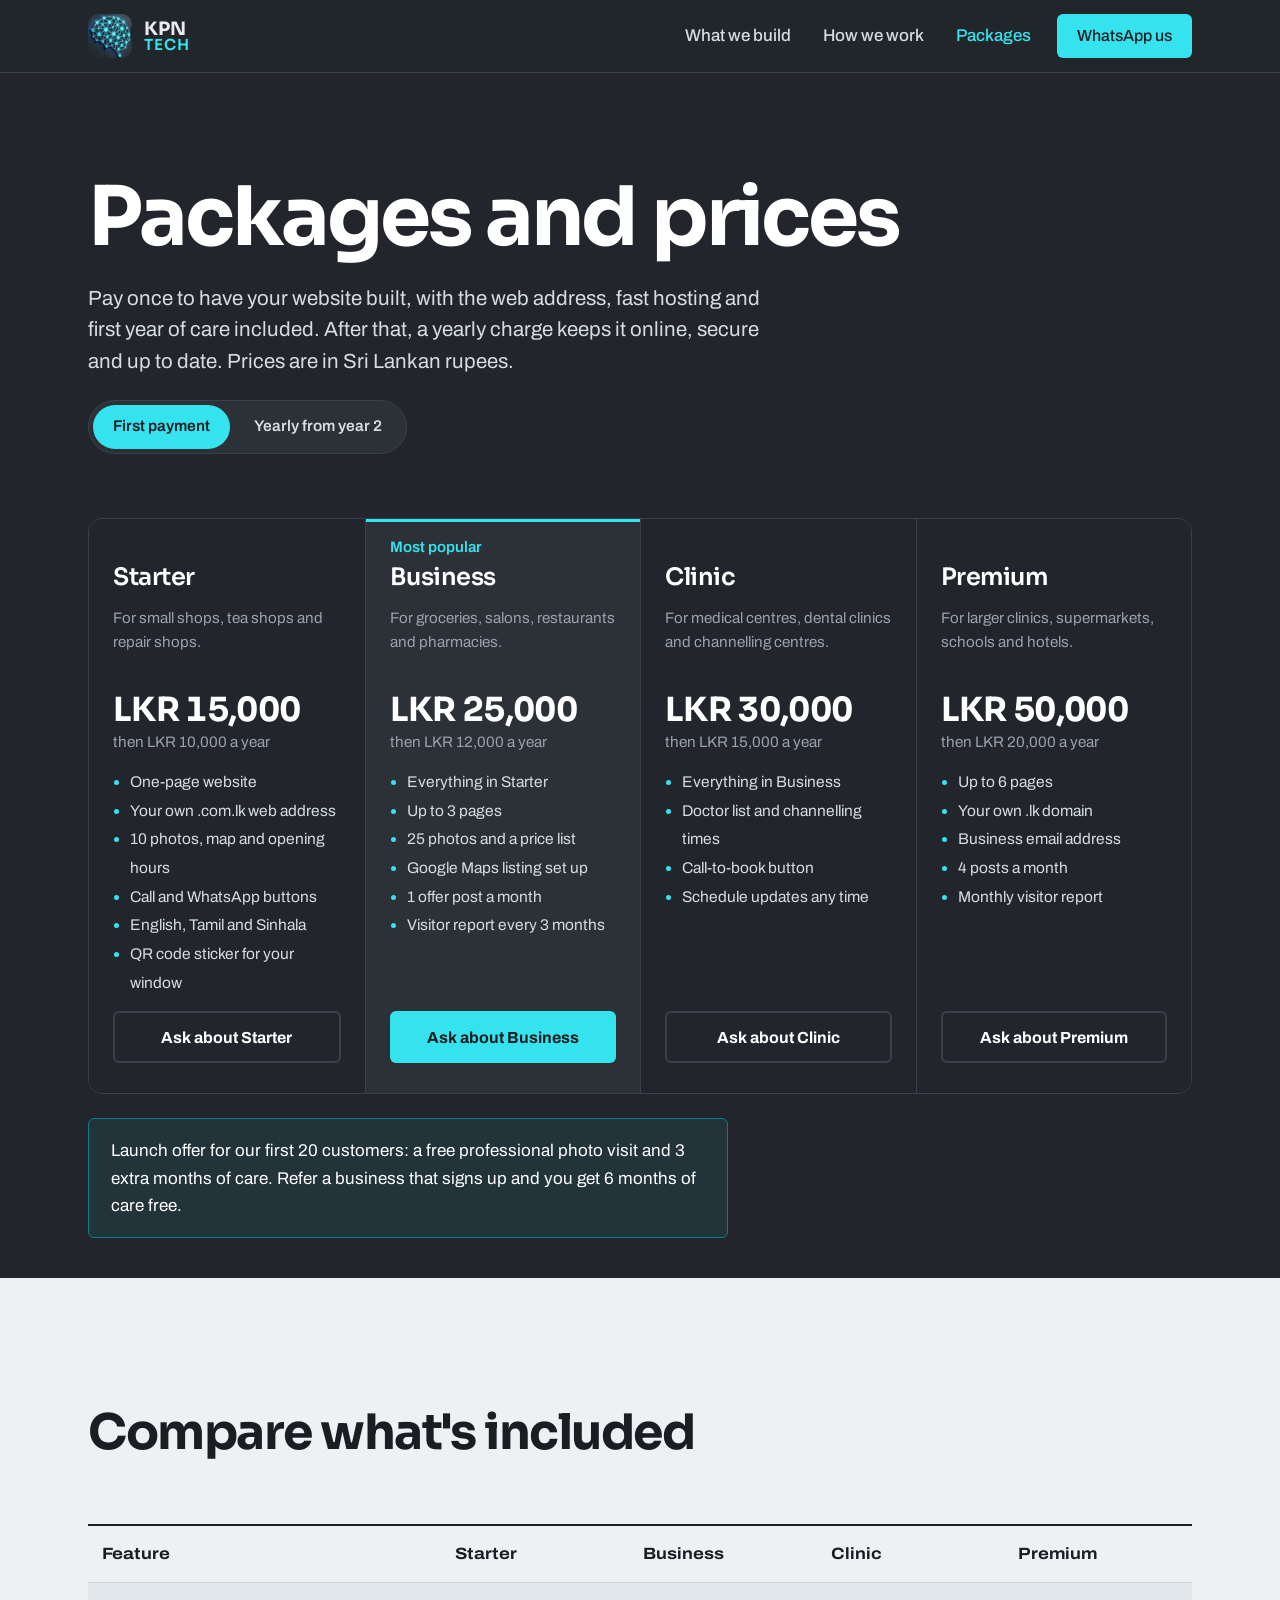
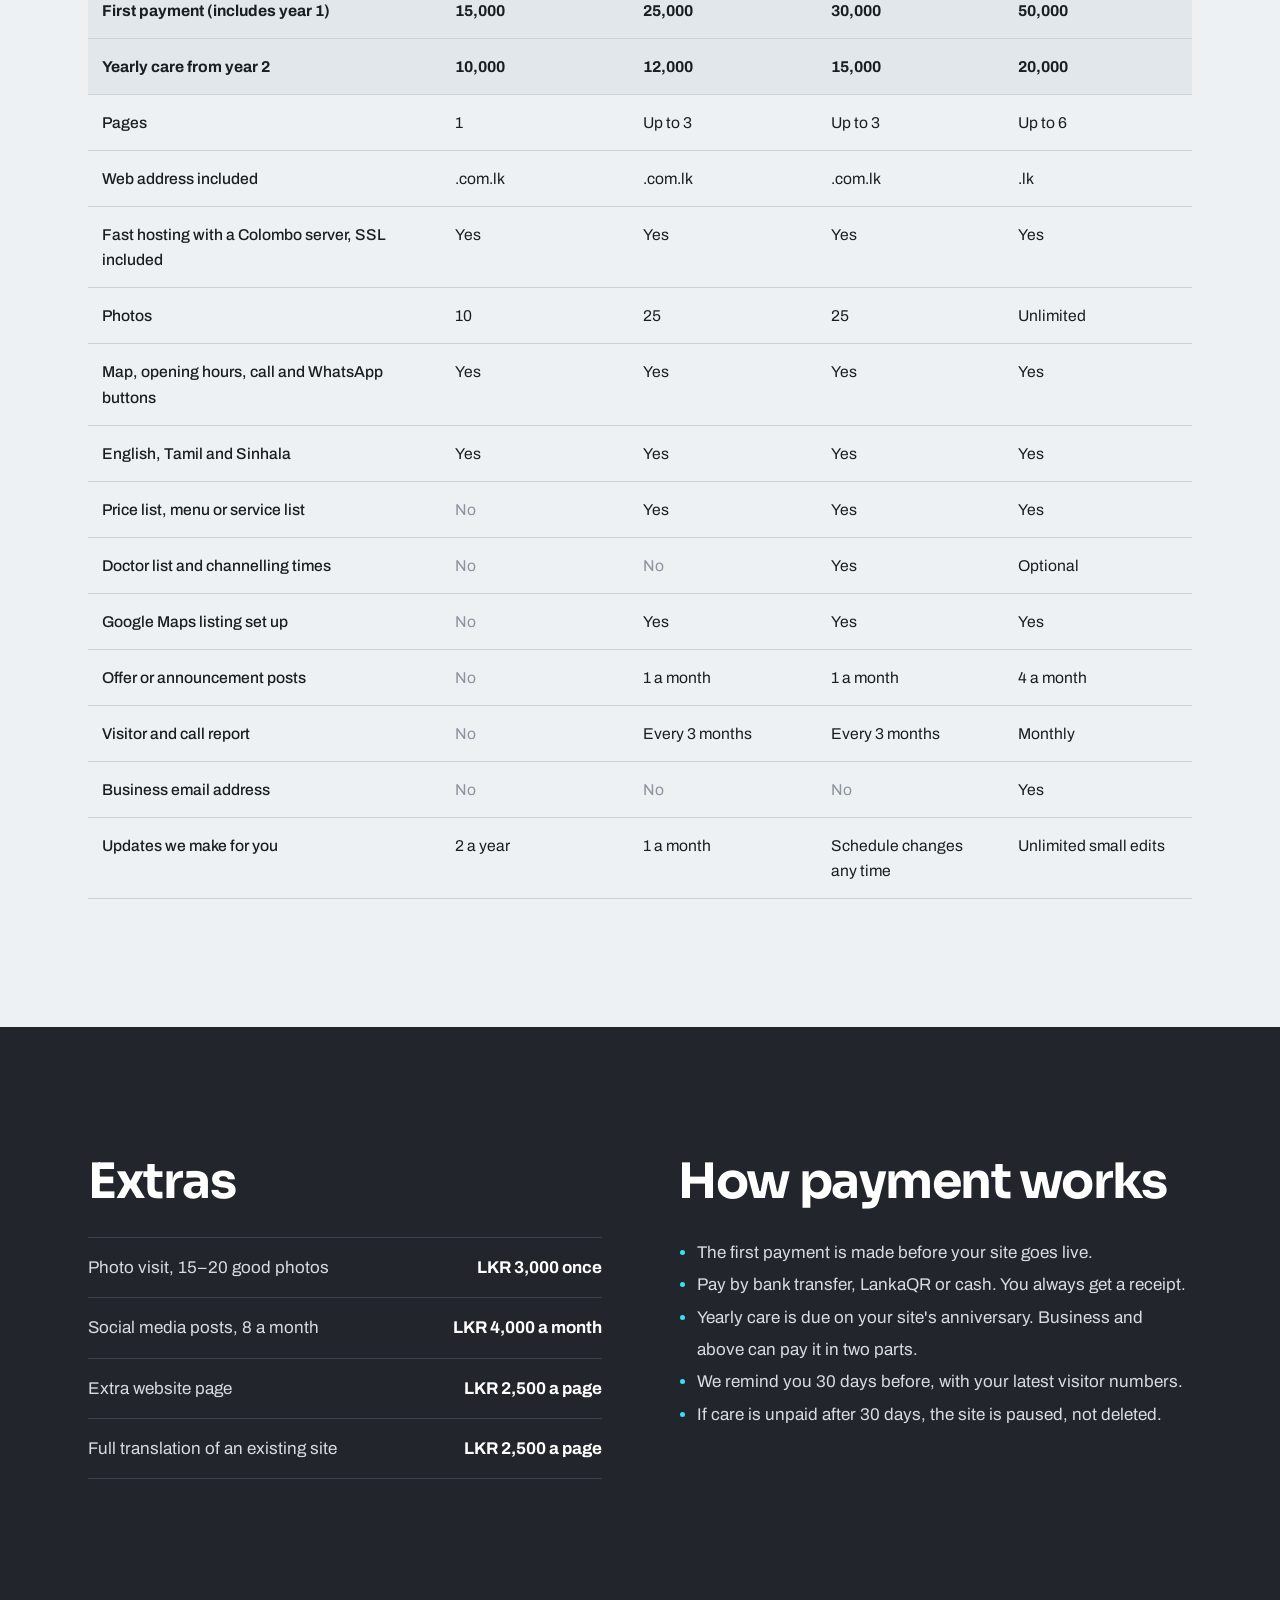
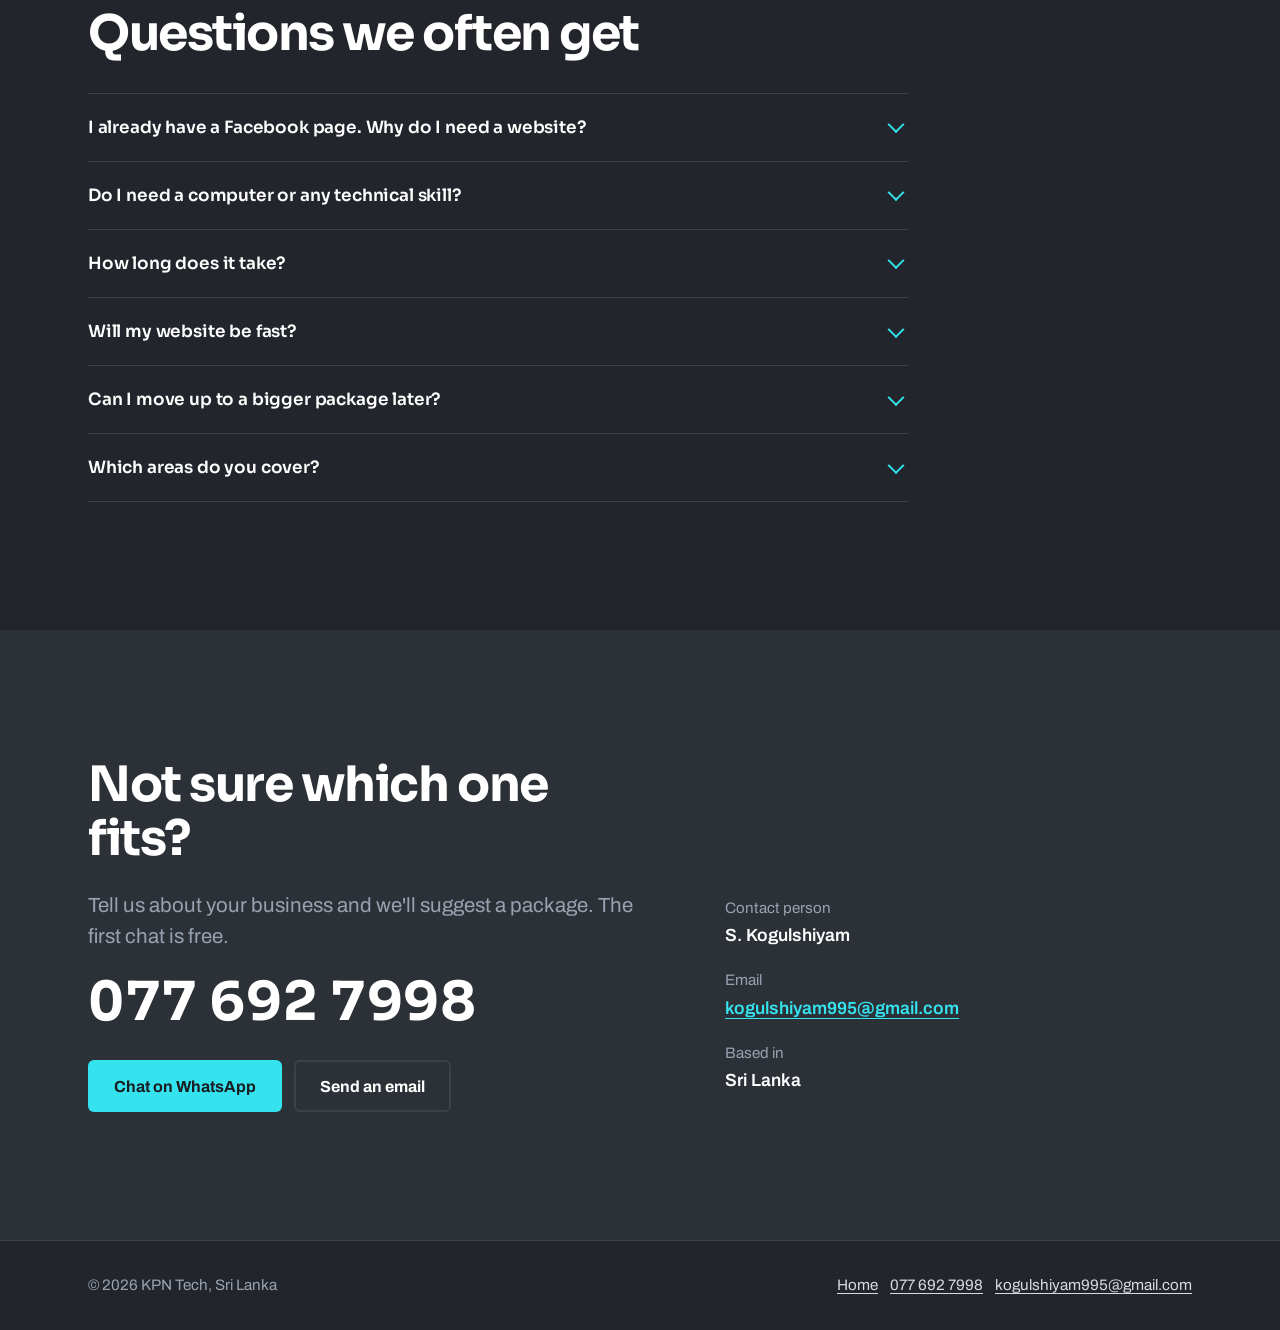
==== commit 13deebe3: "Update package prices: LKR 15,000 minimum first payment, LKR 10,000 minimum renewal Co-Authored-By: " ====
--- a/packages.html
+++ b/packages.html
@@ -35,7 +35,7 @@
   <section class="page-head" aria-labelledby="page-title">
     <div class="wrap">
       <h1 id="page-title" class="display">Packages and prices</h1>
-      <p class="lead">Pay once to have your website built, with the first year online included. After that, a small yearly charge keeps it running, secure and up to date. Prices are in Sri Lankan rupees.</p>
+      <p class="lead">Pay once to have your website built, with the web address, fast hosting and first year of care included. After that, a yearly charge keeps it online, secure and up to date. Prices are in Sri Lankan rupees.</p>
       <div class="toggle" role="group" aria-label="Show prices for">
         <button type="button" data-view="first" aria-pressed="true">First payment</button>
         <button type="button" data-view="yearly" aria-pressed="false">Yearly from year 2</button>
@@ -50,12 +50,13 @@
           <h2 class="h3">Starter</h2>
           <p class="plan-for">For small shops, tea shops and repair shops.</p>
           <div class="plan-price">
-            <span class="plan-amt" data-first="LKR 7,500" data-yearly="LKR 5,000">LKR 7,500</span>
-            <span class="plan-note" data-first="then LKR 5,000 a year" data-yearly="first payment LKR 7,500">then LKR 5,000 a year</span>
+            <span class="plan-amt" data-first="LKR 15,000" data-yearly="LKR 10,000">LKR 15,000</span>
+            <span class="plan-note" data-first="then LKR 10,000 a year" data-yearly="first payment LKR 15,000">then LKR 10,000 a year</span>
           </div>
           <ul>
             <li>One-page website</li>
-            <li>8 photos, map and opening hours</li>
+            <li>Your own .com.lk web address</li>
+            <li>10 photos, map and opening hours</li>
             <li>Call and WhatsApp buttons</li>
             <li>English, Tamil and Sinhala</li>
             <li>QR code sticker for your window</li>
@@ -68,11 +69,12 @@
           <h2 class="h3">Business</h2>
           <p class="plan-for">For groceries, salons, restaurants and pharmacies.</p>
           <div class="plan-price">
-            <span class="plan-amt" data-first="LKR 15,000" data-yearly="LKR 10,000">LKR 15,000</span>
-            <span class="plan-note" data-first="then LKR 10,000 a year" data-yearly="first payment LKR 15,000">then LKR 10,000 a year</span>
+            <span class="plan-amt" data-first="LKR 25,000" data-yearly="LKR 12,000">LKR 25,000</span>
+            <span class="plan-note" data-first="then LKR 12,000 a year" data-yearly="first payment LKR 25,000">then LKR 12,000 a year</span>
           </div>
           <ul>
             <li>Everything in Starter</li>
+            <li>Up to 3 pages</li>
             <li>25 photos and a price list</li>
             <li>Google Maps listing set up</li>
             <li>1 offer post a month</li>
@@ -85,8 +87,8 @@
           <h2 class="h3">Clinic</h2>
           <p class="plan-for">For medical centres, dental clinics and channelling centres.</p>
           <div class="plan-price">
-            <span class="plan-amt" data-first="LKR 22,000" data-yearly="LKR 15,000">LKR 22,000</span>
-            <span class="plan-note" data-first="then LKR 15,000 a year" data-yearly="first payment LKR 22,000">then LKR 15,000 a year</span>
+            <span class="plan-amt" data-first="LKR 30,000" data-yearly="LKR 15,000">LKR 30,000</span>
+            <span class="plan-note" data-first="then LKR 15,000 a year" data-yearly="first payment LKR 30,000">then LKR 15,000 a year</span>
           </div>
           <ul>
             <li>Everything in Business</li>
@@ -101,11 +103,11 @@
           <h2 class="h3">Premium</h2>
           <p class="plan-for">For larger clinics, supermarkets, schools and hotels.</p>
           <div class="plan-price">
-            <span class="plan-amt" data-first="LKR 35,000" data-yearly="LKR 15,000">LKR 35,000</span>
-            <span class="plan-note" data-first="then LKR 15,000 a year" data-yearly="first payment LKR 35,000">then LKR 15,000 a year</span>
-          </div>
-          <ul>
-            <li>3–5 page website</li>
+            <span class="plan-amt" data-first="LKR 50,000" data-yearly="LKR 20,000">LKR 50,000</span>
+            <span class="plan-note" data-first="then LKR 20,000 a year" data-yearly="first payment LKR 50,000">then LKR 20,000 a year</span>
+          </div>
+          <ul>
+            <li>Up to 6 pages</li>
             <li>Your own .lk domain</li>
             <li>Business email address</li>
             <li>4 posts a month</li>
@@ -114,7 +116,7 @@
           <a class="btn btn-ghost" href="https://wa.me/94776927998?text=Hi%20KPN%20Tech%2C%20I%27m%20interested%20in%20the%20Premium%20package.">Ask about Premium</a>
         </article>
       </div>
-      <p class="offer" data-reveal>Launch offer: 50% off the first payment for our first 20 customers. Refer a business that signs up and your next year's care is free.</p>
+      <p class="offer" data-reveal>Launch offer for our first 20 customers: a free professional photo visit and 3 extra months of care. Refer a business that signs up and you get 6 months of care free.</p>
     </div>
   </section>
 
@@ -130,10 +132,12 @@
             <tr><th scope="col">Feature</th><th scope="col">Starter</th><th scope="col">Business</th><th scope="col">Clinic</th><th scope="col">Premium</th></tr>
           </thead>
           <tbody>
-            <tr class="money"><th scope="row">First payment (includes year 1)</th><td>7,500</td><td>15,000</td><td>22,000</td><td>35,000</td></tr>
-            <tr class="money"><th scope="row">Yearly care from year 2</th><td>5,000</td><td>10,000</td><td>15,000</td><td>15,000</td></tr>
-            <tr><th scope="row">Pages</th><td>1</td><td>1</td><td>1</td><td>3–5</td></tr>
-            <tr><th scope="row">Photos</th><td>8</td><td>25</td><td>25</td><td>Unlimited</td></tr>
+            <tr class="money"><th scope="row">First payment (includes year 1)</th><td>15,000</td><td>25,000</td><td>30,000</td><td>50,000</td></tr>
+            <tr class="money"><th scope="row">Yearly care from year 2</th><td>10,000</td><td>12,000</td><td>15,000</td><td>20,000</td></tr>
+            <tr><th scope="row">Pages</th><td>1</td><td>Up to 3</td><td>Up to 3</td><td>Up to 6</td></tr>
+            <tr><th scope="row">Web address included</th><td>.com.lk</td><td>.com.lk</td><td>.com.lk</td><td>.lk</td></tr>
+            <tr><th scope="row">Fast hosting with a Colombo server, SSL included</th><td>Yes</td><td>Yes</td><td>Yes</td><td>Yes</td></tr>
+            <tr><th scope="row">Photos</th><td>10</td><td>25</td><td>25</td><td>Unlimited</td></tr>
             <tr><th scope="row">Map, opening hours, call and WhatsApp buttons</th><td>Yes</td><td>Yes</td><td>Yes</td><td>Yes</td></tr>
             <tr><th scope="row">English, Tamil and Sinhala</th><td>Yes</td><td>Yes</td><td>Yes</td><td>Yes</td></tr>
             <tr><th scope="row">Price list, menu or service list</th><td class="no">No</td><td>Yes</td><td>Yes</td><td>Yes</td></tr>
@@ -141,7 +145,7 @@
             <tr><th scope="row">Google Maps listing set up</th><td class="no">No</td><td>Yes</td><td>Yes</td><td>Yes</td></tr>
             <tr><th scope="row">Offer or announcement posts</th><td class="no">No</td><td>1 a month</td><td>1 a month</td><td>4 a month</td></tr>
             <tr><th scope="row">Visitor and call report</th><td class="no">No</td><td>Every 3 months</td><td>Every 3 months</td><td>Monthly</td></tr>
-            <tr><th scope="row">Own .lk domain and business email</th><td class="no">No</td><td class="no">No</td><td class="no">No</td><td>Yes</td></tr>
+            <tr><th scope="row">Business email address</th><td class="no">No</td><td class="no">No</td><td class="no">No</td><td>Yes</td></tr>
             <tr><th scope="row">Updates we make for you</th><td>2 a year</td><td>1 a month</td><td>Schedule changes any time</td><td>Unlimited small edits</td></tr>
           </tbody>
         </table>
@@ -188,6 +192,10 @@
         <details>
           <summary>How long does it take?</summary>
           <p>Most one-page sites are ready within a week of our visit. A full Premium website takes about two to three weeks.</p>
+        </details>
+        <details>
+          <summary>Will my website be fast?</summary>
+          <p>Yes. We build light pages and host them on a global network with a server in Colombo, so your site opens quickly on mobile data anywhere in Sri Lanka.</p>
         </details>
         <details>
           <summary>Can I move up to a bigger package later?</summary>
